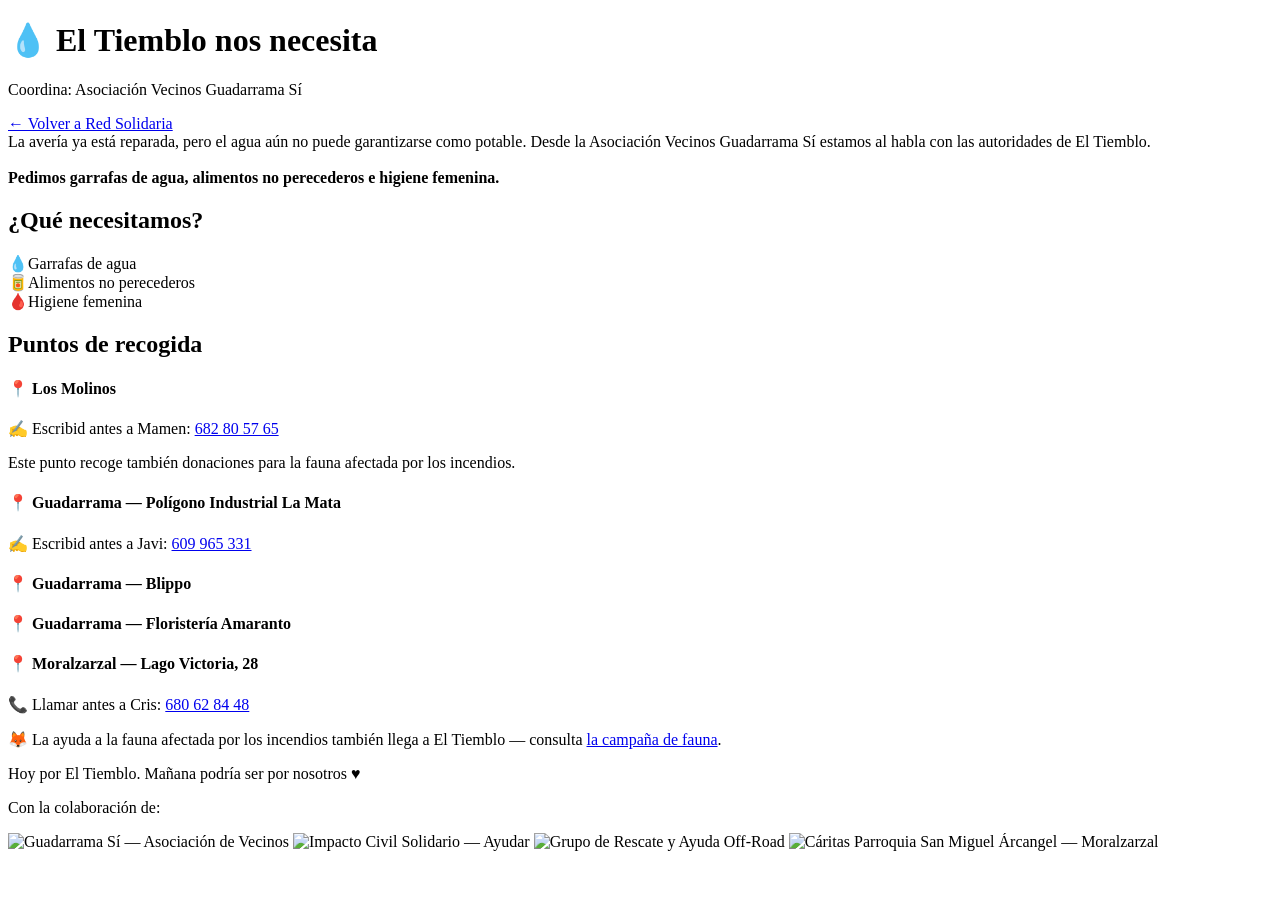
==== proyecto-agua-tiemblo.html @ 38ab6e9b "Añade portada, páginas de proyectos y README" ====
<!DOCTYPE html>
<html lang="es">
<head>
<meta charset="UTF-8">
<meta name="viewport" content="width=device-width, initial-scale=1.0">
<title>El Tiemblo nos necesita — Red Solidaria</title>
<link rel="stylesheet" href="assets/style.css">
</head>
<body>

<header class="top">
  <h1>💧 El Tiemblo nos necesita</h1>
  <p>Coordina: Asociación Vecinos Guadarrama Sí</p>
</header>

<nav class="breadcrumb"><a href="index.html">← Volver a Red Solidaria</a></nav>

<main>

  <div class="tagline">
    La avería ya está reparada, pero el agua aún no puede garantizarse como potable.
    Desde la Asociación Vecinos Guadarrama Sí estamos al habla con las autoridades de El Tiemblo.
    <br><br>
    <strong>Pedimos garrafas de agua, alimentos no perecederos e higiene femenina.</strong>
  </div>

  <h2 class="section">¿Qué necesitamos?</h2>
  <div class="necesidades-grid">
    <div class="necesidad"><span class="emoji">💧</span>Garrafas de agua</div>
    <div class="necesidad"><span class="emoji">🥫</span>Alimentos no perecederos</div>
    <div class="necesidad"><span class="emoji">🩸</span>Higiene femenina</div>
  </div>

  <h2 class="section">Puntos de recogida</h2>
  <div class="puntos">
    <div class="punto">
      <h4>📍 Los Molinos</h4>
      <p class="aviso">✍️ Escribid antes a Mamen: <a href="tel:+34682805765">682 80 57 65</a></p>
      <p>Este punto recoge también donaciones para la fauna afectada por los incendios.</p>
    </div>
    <div class="punto">
      <h4>📍 Guadarrama — Polígono Industrial La Mata</h4>
      <p class="aviso">✍️ Escribid antes a Javi: <a href="tel:+34609965331">609 965 331</a></p>
    </div>
    <div class="punto">
      <h4>📍 Guadarrama — Blippo</h4>
    </div>
    <div class="punto">
      <h4>📍 Guadarrama — Floristería Amaranto</h4>
    </div>
    <div class="punto">
      <h4>📍 Moralzarzal — Lago Victoria, 28</h4>
      <p class="aviso">📞 Llamar antes a Cris: <a href="tel:+34680628448">680 62 84 48</a></p>
    </div>
  </div>

  <p>🦊 La ayuda a la fauna afectada por los incendios también llega a El Tiemblo — consulta <a href="proyecto-fauna-incendios.html">la campaña de fauna</a>.</p>

  <p class="cierre">Hoy por El Tiemblo. Mañana podría ser por nosotros ♥</p>

</main>

<footer>
  <p class="gracias">Con la colaboración de:</p>
  <div class="logos">
    <img src="assets/logos/guadarrama-si.jpeg" alt="Guadarrama Sí — Asociación de Vecinos">
    <img src="assets/logos/impacto-civil-solidario.jpeg" alt="Impacto Civil Solidario — Ayudar">
    <img src="assets/logos/rescate-offroad.jpeg" alt="Grupo de Rescate y Ayuda Off-Road">
    <img src="assets/logos/caritas-moralzarzal.jpeg" alt="Cáritas Parroquia San Miguel Árcangel — Moralzarzal">
  </div>
  <p class="actualizado">
    <!-- ADMIN: cuando tengáis puntos de recogida y teléfono de contacto confirmados, sustituid
    el bloque "pendiente" de arriba por un bloque .punto (ver proyecto-fauna-incendios.html)
    y añadid aquí un botón .whatsapp-btn con el número real. -->
  </p>
</footer>

</body>
</html>
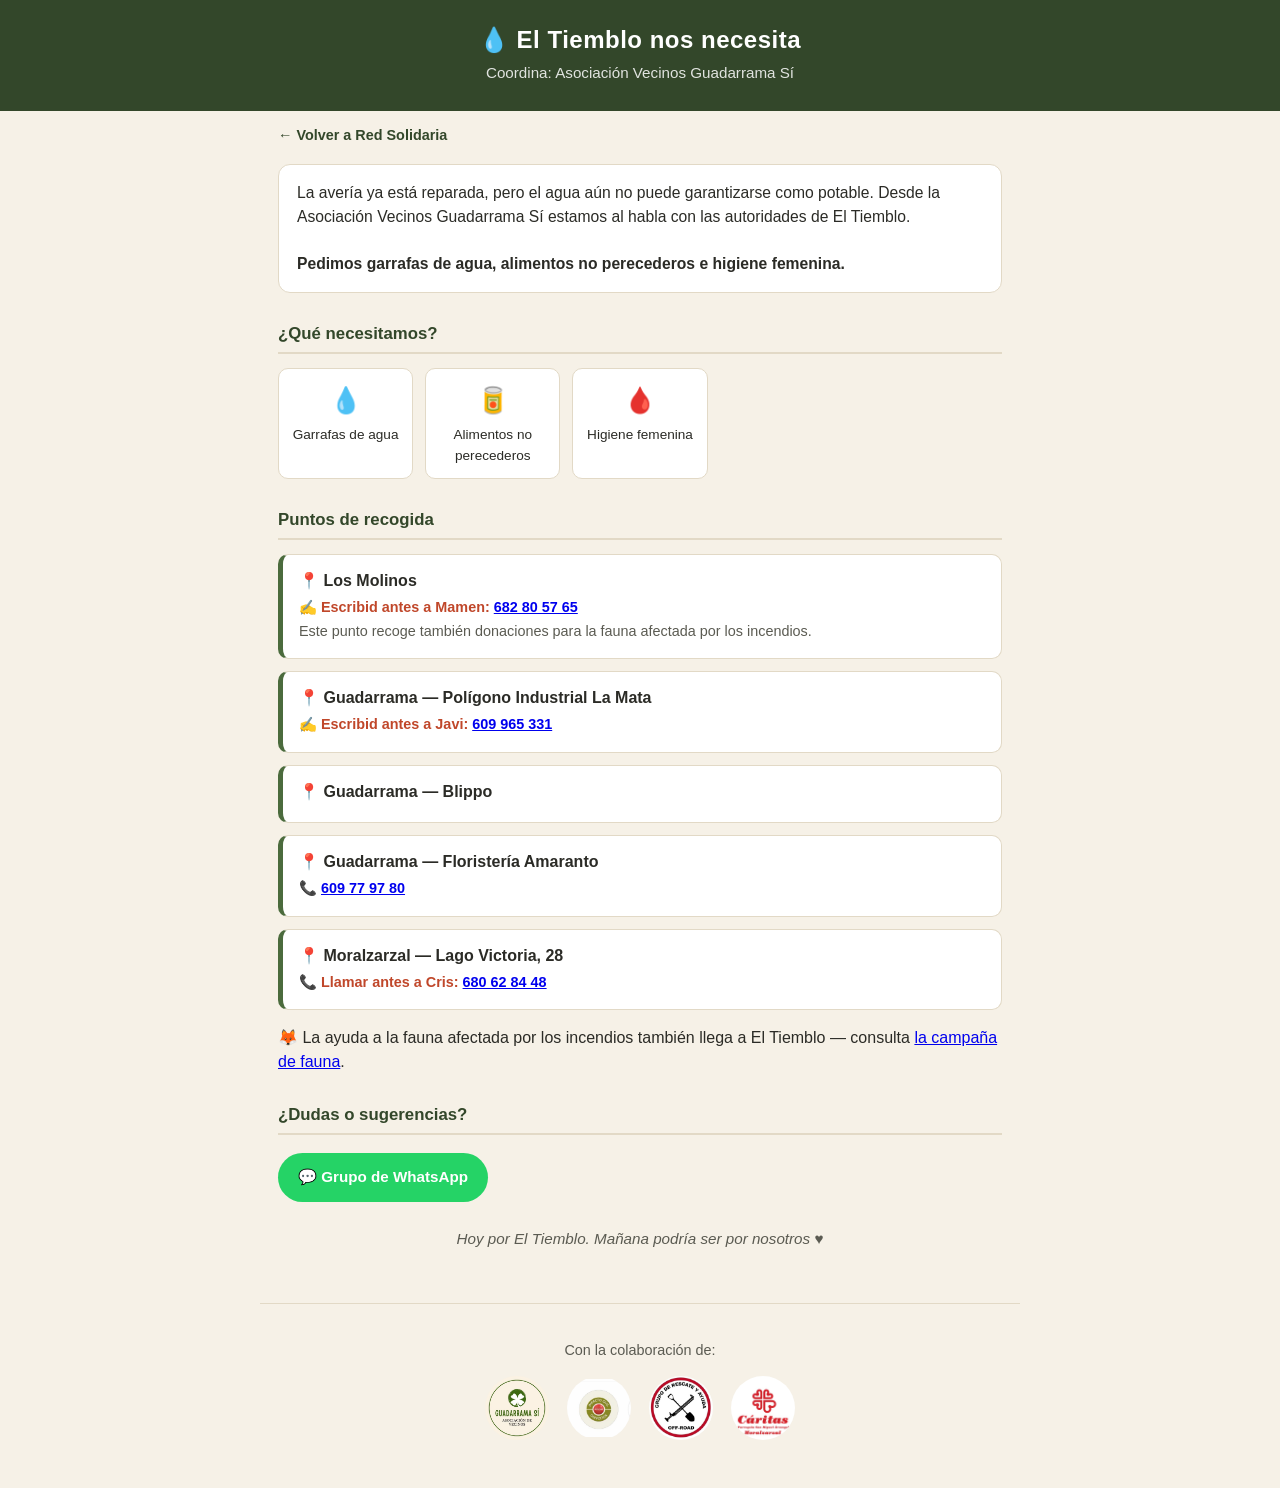
==== commit 55480ed6: "Añade tlf de Amaranto y botón de WhatsApp para consultas" ====
--- a/proyecto-agua-tiemblo.html
+++ b/proyecto-agua-tiemblo.html
@@ -47,6 +47,7 @@
     </div>
     <div class="punto">
       <h4>📍 Guadarrama — Floristería Amaranto</h4>
+      <p class="aviso">📞 <a href="tel:+34609779780">609 77 97 80</a></p>
     </div>
     <div class="punto">
       <h4>📍 Moralzarzal — Lago Victoria, 28</h4>
@@ -55,6 +56,11 @@
   </div>
 
   <p>🦊 La ayuda a la fauna afectada por los incendios también llega a El Tiemblo — consulta <a href="proyecto-fauna-incendios.html">la campaña de fauna</a>.</p>
+
+  <h2 class="section">¿Dudas o sugerencias?</h2>
+  <a class="whatsapp-btn" href="https://chat.whatsapp.com/DNVFyESMCfXC5EPnX00SnR" target="_blank" rel="noopener">
+    💬 Grupo de WhatsApp
+  </a>
 
   <p class="cierre">Hoy por El Tiemblo. Mañana podría ser por nosotros ♥</p>
 
--- a/assets/style.css
+++ b/assets/style.css
@@ -0,0 +1,233 @@
+:root{
+  --verde:#4b6b3d;
+  --verde-oscuro:#33472a;
+  --naranja:#c0472a;
+  --azul:#1b4f72;
+  --crema:#f6f1e7;
+  --gris:#5b5b52;
+  --borde:#e2d9c6;
+  --blanco:#ffffff;
+}
+
+*{box-sizing:border-box;}
+
+body{
+  margin:0;
+  font-family:-apple-system,BlinkMacSystemFont,"Segoe UI",Roboto,Helvetica,Arial,sans-serif;
+  background:var(--crema);
+  color:#2b2b26;
+  line-height:1.5;
+}
+
+header.top{
+  background:var(--verde-oscuro);
+  color:var(--blanco);
+  padding:22px 18px 26px;
+  text-align:center;
+}
+header.top h1{
+  margin:0 0 4px;
+  font-size:1.5rem;
+  letter-spacing:.5px;
+}
+header.top p{
+  margin:0;
+  opacity:.85;
+  font-size:.95rem;
+}
+
+nav.breadcrumb{
+  max-width:760px;
+  margin:14px auto 0;
+  padding:0 18px;
+  font-size:.9rem;
+}
+nav.breadcrumb a{
+  color:var(--verde-oscuro);
+  text-decoration:none;
+  font-weight:600;
+}
+
+main{
+  max-width:760px;
+  margin:0 auto;
+  padding:18px;
+}
+
+.tagline{
+  background:var(--blanco);
+  border:1px solid var(--borde);
+  border-radius:12px;
+  padding:16px 18px;
+  margin-bottom:22px;
+  font-size:.98rem;
+}
+
+h2.section{
+  font-size:1.05rem;
+  color:var(--verde-oscuro);
+  margin:28px 0 12px;
+  border-bottom:2px solid var(--borde);
+  padding-bottom:6px;
+}
+
+.proyectos{
+  display:flex;
+  flex-direction:column;
+  gap:16px;
+}
+
+.card{
+  display:block;
+  background:var(--blanco);
+  border:1px solid var(--borde);
+  border-radius:14px;
+  padding:18px;
+  text-decoration:none;
+  color:inherit;
+  transition:box-shadow .15s ease, transform .15s ease;
+}
+.card:hover{
+  box-shadow:0 4px 14px rgba(0,0,0,.08);
+  transform:translateY(-1px);
+}
+.card .badge{
+  display:inline-block;
+  font-size:.72rem;
+  font-weight:700;
+  text-transform:uppercase;
+  letter-spacing:.4px;
+  padding:3px 9px;
+  border-radius:999px;
+  margin-bottom:8px;
+}
+.badge.urgente{background:#fbe4dd;color:var(--naranja);}
+.badge.activo{background:#dbe9f5;color:var(--azul);}
+.card h3{
+  margin:0 0 6px;
+  font-size:1.15rem;
+}
+.card p{
+  margin:0;
+  color:var(--gris);
+  font-size:.92rem;
+}
+.card .flecha{
+  display:block;
+  text-align:right;
+  margin-top:10px;
+  font-weight:600;
+  color:var(--verde-oscuro);
+}
+
+.necesidades-grid{
+  display:grid;
+  grid-template-columns:repeat(auto-fill,minmax(130px,1fr));
+  gap:12px;
+  margin:14px 0 6px;
+}
+.necesidad{
+  background:var(--blanco);
+  border:1px solid var(--borde);
+  border-radius:10px;
+  padding:12px 8px;
+  text-align:center;
+  font-size:.85rem;
+}
+.necesidad .emoji{
+  font-size:1.6rem;
+  display:block;
+  margin-bottom:6px;
+}
+
+.puntos{
+  display:flex;
+  flex-direction:column;
+  gap:12px;
+  margin:14px 0;
+}
+.punto{
+  background:var(--blanco);
+  border:1px solid var(--borde);
+  border-left:5px solid var(--verde);
+  border-radius:10px;
+  padding:14px 16px;
+}
+.punto h4{
+  margin:0 0 4px;
+  font-size:1rem;
+}
+.punto p{margin:2px 0;font-size:.9rem;color:var(--gris);}
+.punto .aviso{
+  color:var(--naranja);
+  font-weight:600;
+}
+
+.pendiente{
+  background:#fff8ee;
+  border:1px dashed #d9b877;
+  border-radius:10px;
+  padding:14px 16px;
+  font-size:.92rem;
+  color:#7a5b1f;
+}
+
+.whatsapp-btn{
+  display:inline-flex;
+  align-items:center;
+  gap:8px;
+  background:#25D366;
+  color:#fff;
+  font-weight:700;
+  text-decoration:none;
+  padding:13px 20px;
+  border-radius:999px;
+  font-size:.95rem;
+  margin-top:6px;
+}
+
+.contacto-tel{
+  display:block;
+  margin-top:10px;
+  font-size:.95rem;
+}
+.contacto-tel a{color:var(--verde-oscuro);font-weight:700;text-decoration:none;}
+
+.cierre{
+  text-align:center;
+  font-style:italic;
+  color:var(--gris);
+  margin:26px 0 4px;
+  font-size:.95rem;
+}
+
+footer{
+  max-width:760px;
+  margin:30px auto 0;
+  padding:22px 18px 30px;
+  border-top:1px solid var(--borde);
+  text-align:center;
+}
+footer p.gracias{
+  font-size:.9rem;
+  color:var(--gris);
+  margin-bottom:14px;
+}
+.logos{
+  display:flex;
+  flex-wrap:wrap;
+  justify-content:center;
+  align-items:center;
+  gap:18px;
+}
+.logos img{
+  height:64px;
+  width:64px;
+  object-fit:contain;
+  border-radius:50%;
+}
+.actualizado{
+  font-size:.78rem;
+  color:#999;
+  margin-top:18px;
+}
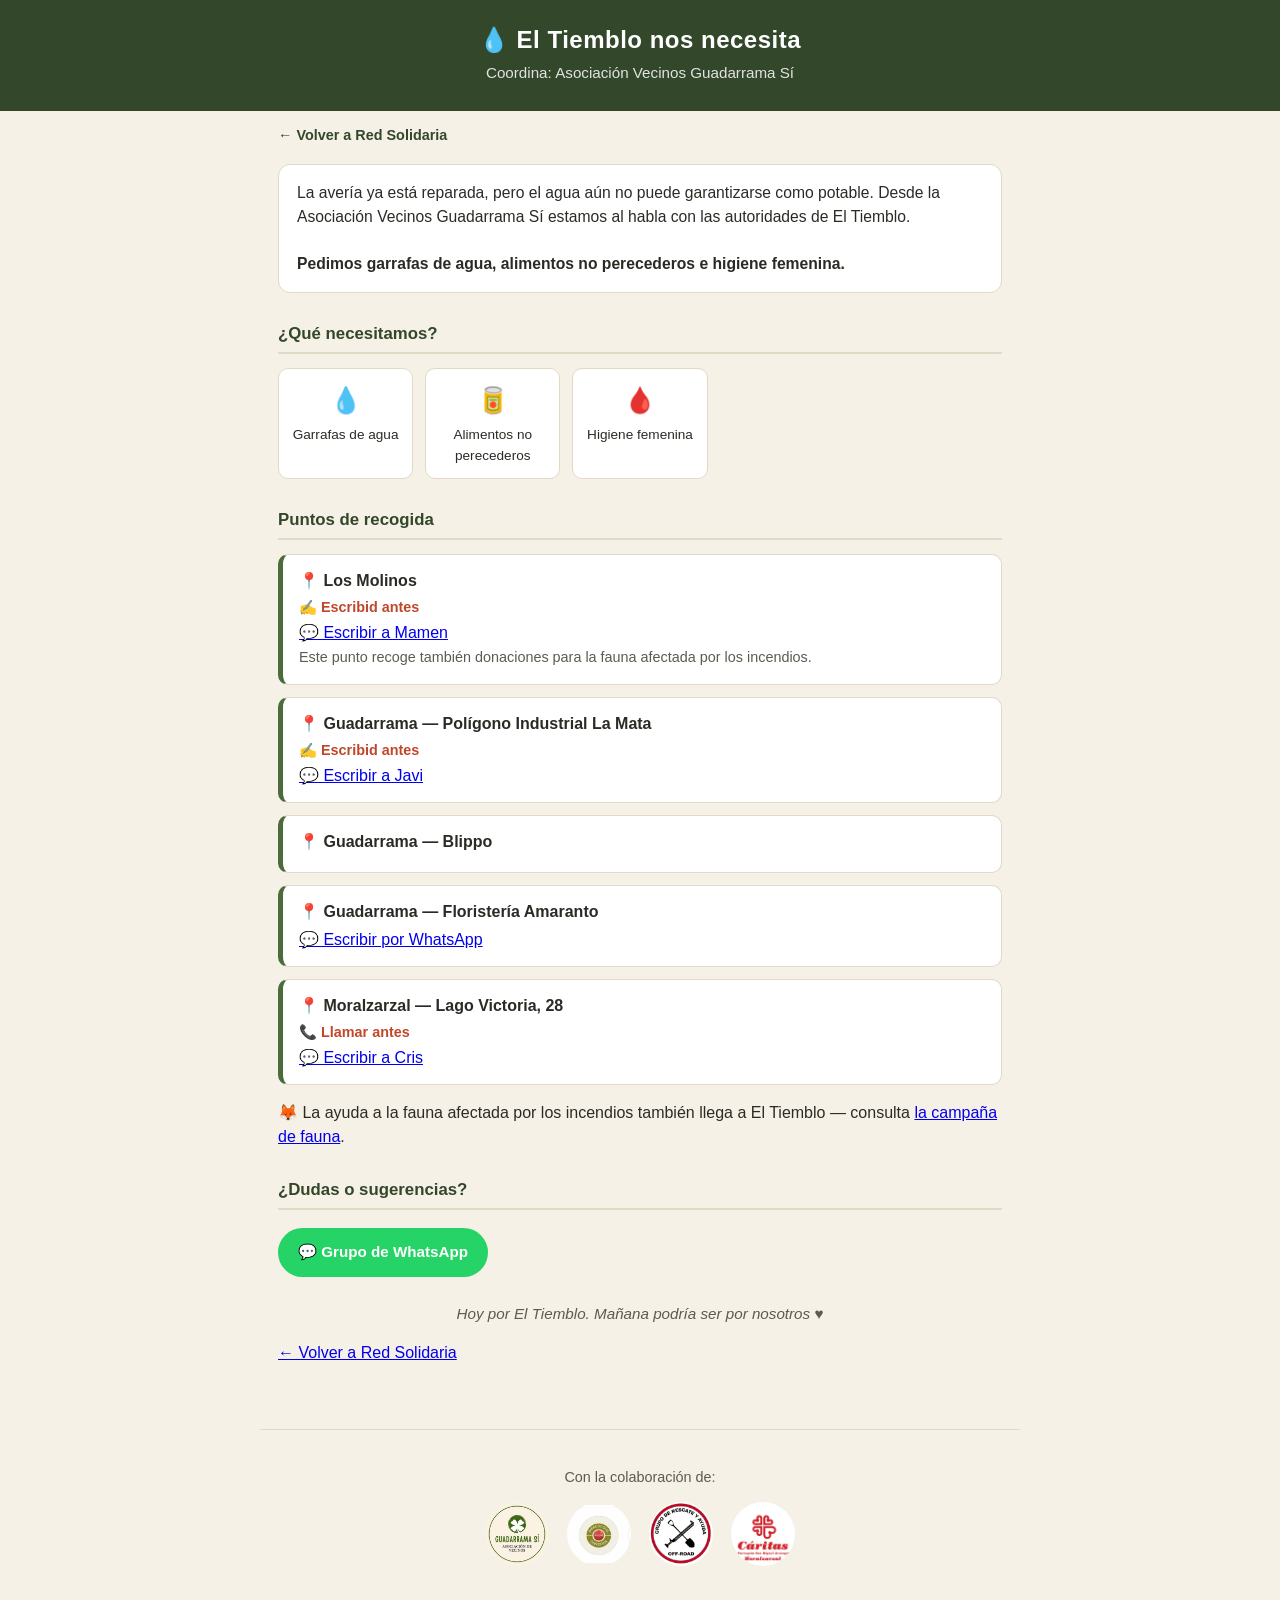
==== commit 2de11d85: "Añade botón volver y botones WhatsApp en vez de teléfonos" ====
--- a/proyecto-agua-tiemblo.html
+++ b/proyecto-agua-tiemblo.html
@@ -35,23 +35,26 @@
   <div class="puntos">
     <div class="punto">
       <h4>📍 Los Molinos</h4>
-      <p class="aviso">✍️ Escribid antes a Mamen: <a href="tel:+34682805765">682 80 57 65</a></p>
+      <p class="aviso">✍️ Escribid antes</p>
+      <a class="whatsapp-btn-sm" href="https://wa.me/34682805765?text=Hola%20Mamen%2C%20quiero%20llevar%20una%20donacion%20de%20agua%20a%20Los%20Molinos" target="_blank" rel="noopener">💬 Escribir a Mamen</a>
       <p>Este punto recoge también donaciones para la fauna afectada por los incendios.</p>
     </div>
     <div class="punto">
       <h4>📍 Guadarrama — Polígono Industrial La Mata</h4>
-      <p class="aviso">✍️ Escribid antes a Javi: <a href="tel:+34609965331">609 965 331</a></p>
+      <p class="aviso">✍️ Escribid antes</p>
+      <a class="whatsapp-btn-sm" href="https://wa.me/34609965331?text=Hola%20Javi%2C%20quiero%20llevar%20una%20donacion%20al%20punto%20de%20Guadarrama" target="_blank" rel="noopener">💬 Escribir a Javi</a>
     </div>
     <div class="punto">
       <h4>📍 Guadarrama — Blippo</h4>
     </div>
     <div class="punto">
       <h4>📍 Guadarrama — Floristería Amaranto</h4>
-      <p class="aviso">📞 <a href="tel:+34609779780">609 77 97 80</a></p>
+      <a class="whatsapp-btn-sm" href="https://wa.me/34609779780?text=Hola%2C%20quiero%20llevar%20una%20donacion%20a%20la%20Floristeria%20Amaranto" target="_blank" rel="noopener">💬 Escribir por WhatsApp</a>
     </div>
     <div class="punto">
       <h4>📍 Moralzarzal — Lago Victoria, 28</h4>
-      <p class="aviso">📞 Llamar antes a Cris: <a href="tel:+34680628448">680 62 84 48</a></p>
+      <p class="aviso">📞 Llamar antes</p>
+      <a class="whatsapp-btn-sm" href="https://wa.me/34680628448?text=Hola%20Cris%2C%20quiero%20llevar%20una%20donacion%20al%20punto%20de%20Moralzarzal" target="_blank" rel="noopener">💬 Escribir a Cris</a>
     </div>
   </div>
 
@@ -63,6 +66,8 @@
   </a>
 
   <p class="cierre">Hoy por El Tiemblo. Mañana podría ser por nosotros ♥</p>
+
+  <p class="volver"><a class="volver-btn" href="index.html">← Volver a Red Solidaria</a></p>
 
 </main>
 
--- a/assets/style.css
+++ b/assets/style.css
@@ -118,6 +118,18 @@
   margin-top:10px;
   font-weight:600;
   color:var(--verde-oscuro);
+}
+
+.card .info-btn{
+  display:inline-block;
+  margin-top:10px;
+  float:right;
+  background:var(--verde-oscuro);
+  color:#fff;
+  font-weight:700;
+  font-size:.82rem;
+  padding:7px 16px;
+  border-radius:999px;
 }
 
 .necesidades-grid{
@@ -186,6 +198,16 @@
   margin-top:6px;
 }
 
+.btn-row{
+  display:flex;
+  flex-wrap:wrap;
+  gap:10px;
+  margin-bottom:6px;
+}
+.btn-row .whatsapp-btn{
+  margin-top:0;
+}
+
 .contacto-tel{
   display:block;
   margin-top:10px;
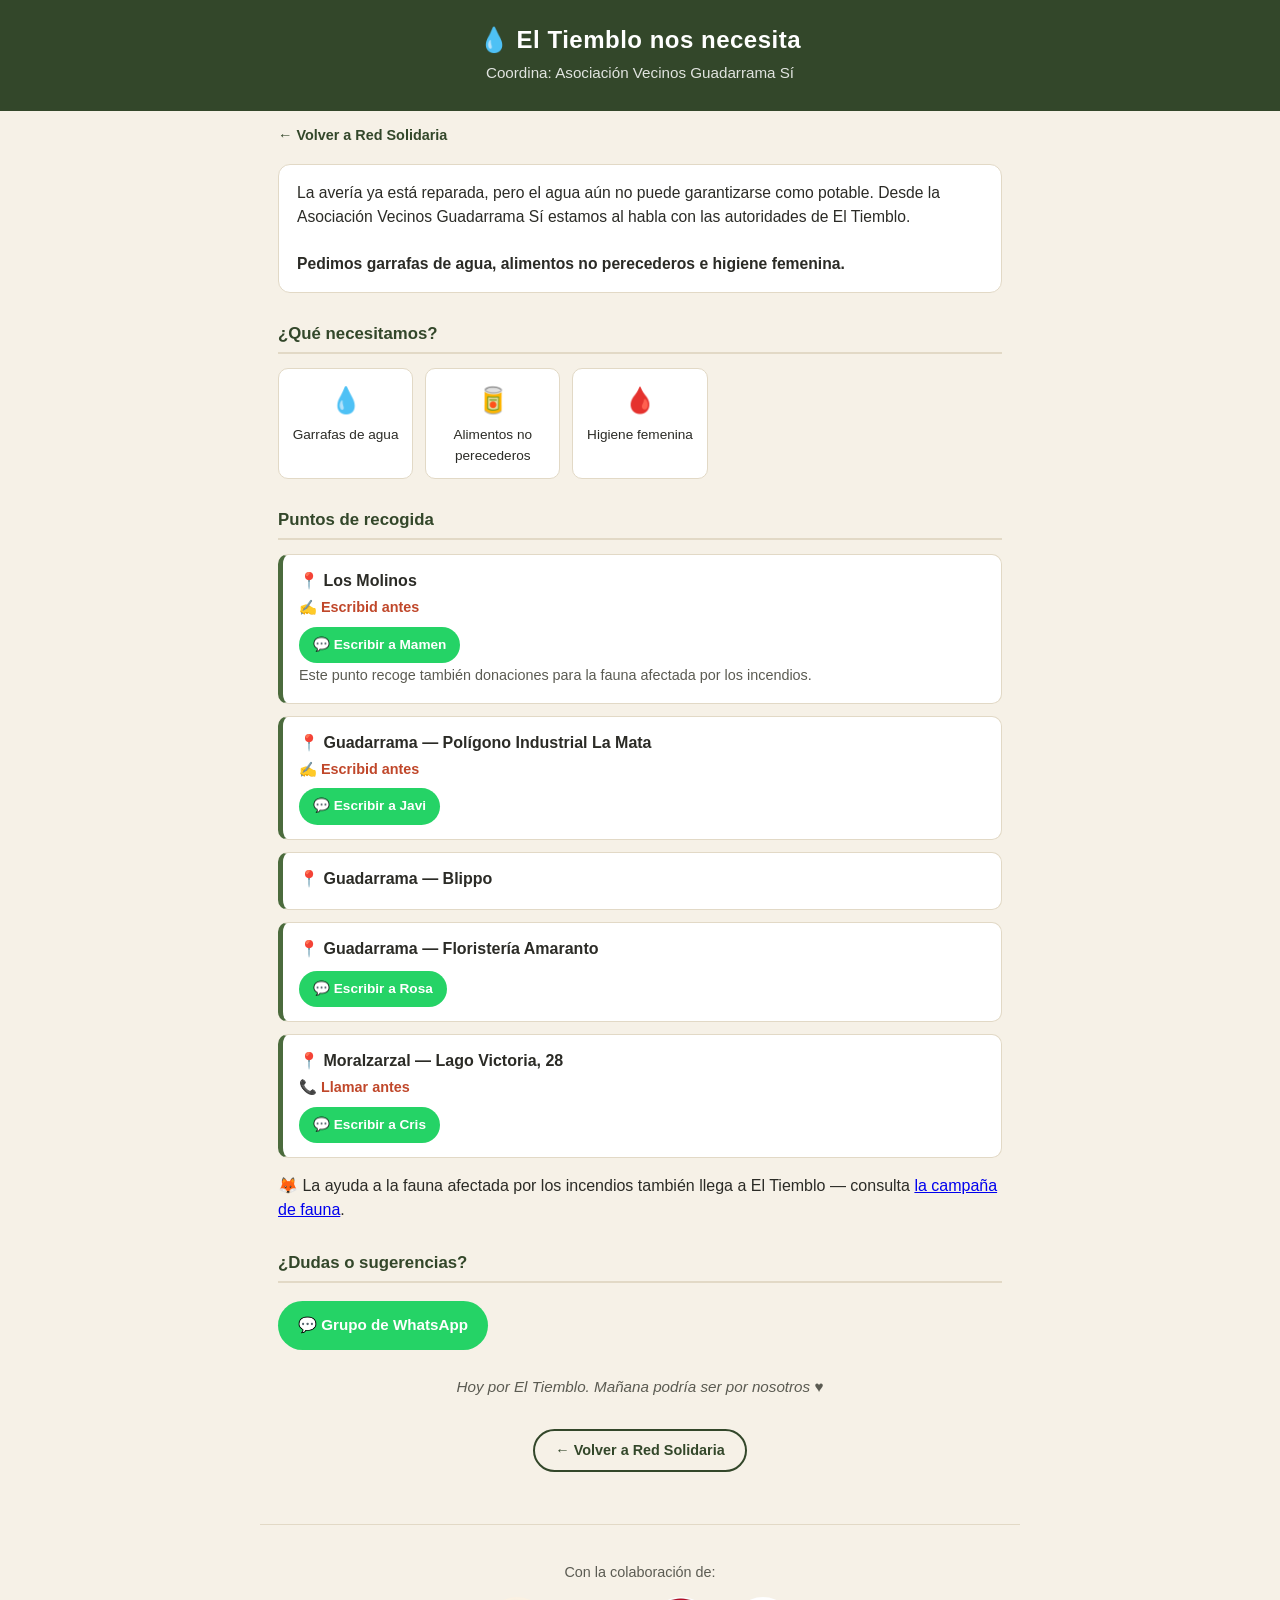
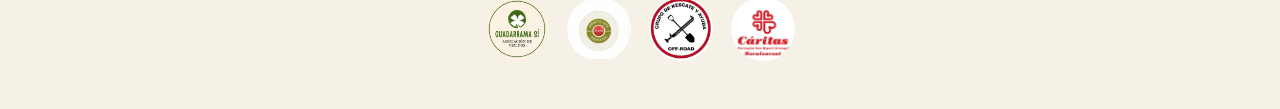
==== commit e4a64e34: "Nombra a Rosa en el botón de Amaranto" ====
--- a/proyecto-agua-tiemblo.html
+++ b/proyecto-agua-tiemblo.html
@@ -49,7 +49,7 @@
     </div>
     <div class="punto">
       <h4>📍 Guadarrama — Floristería Amaranto</h4>
-      <a class="whatsapp-btn-sm" href="https://wa.me/34609779780?text=Hola%2C%20quiero%20llevar%20una%20donacion%20a%20la%20Floristeria%20Amaranto" target="_blank" rel="noopener">💬 Escribir por WhatsApp</a>
+      <a class="whatsapp-btn-sm" href="https://wa.me/34609779780?text=Hola%20Rosa%2C%20quiero%20llevar%20una%20donacion%20a%20la%20Floristeria%20Amaranto" target="_blank" rel="noopener">💬 Escribir a Rosa</a>
     </div>
     <div class="punto">
       <h4>📍 Moralzarzal — Lago Victoria, 28</h4>
--- a/assets/style.css
+++ b/assets/style.css
@@ -208,6 +208,35 @@
   margin-top:0;
 }
 
+.volver{
+  text-align:center;
+  margin:30px 0 4px;
+}
+.volver-btn{
+  display:inline-block;
+  color:var(--verde-oscuro);
+  font-weight:700;
+  text-decoration:none;
+  border:2px solid var(--verde-oscuro);
+  padding:9px 20px;
+  border-radius:999px;
+  font-size:.9rem;
+}
+
+.whatsapp-btn-sm{
+  display:inline-flex;
+  align-items:center;
+  gap:6px;
+  background:#25D366;
+  color:#fff;
+  font-weight:700;
+  text-decoration:none;
+  padding:8px 14px;
+  border-radius:999px;
+  font-size:.85rem;
+  margin-top:6px;
+}
+
 .contacto-tel{
   display:block;
   margin-top:10px;
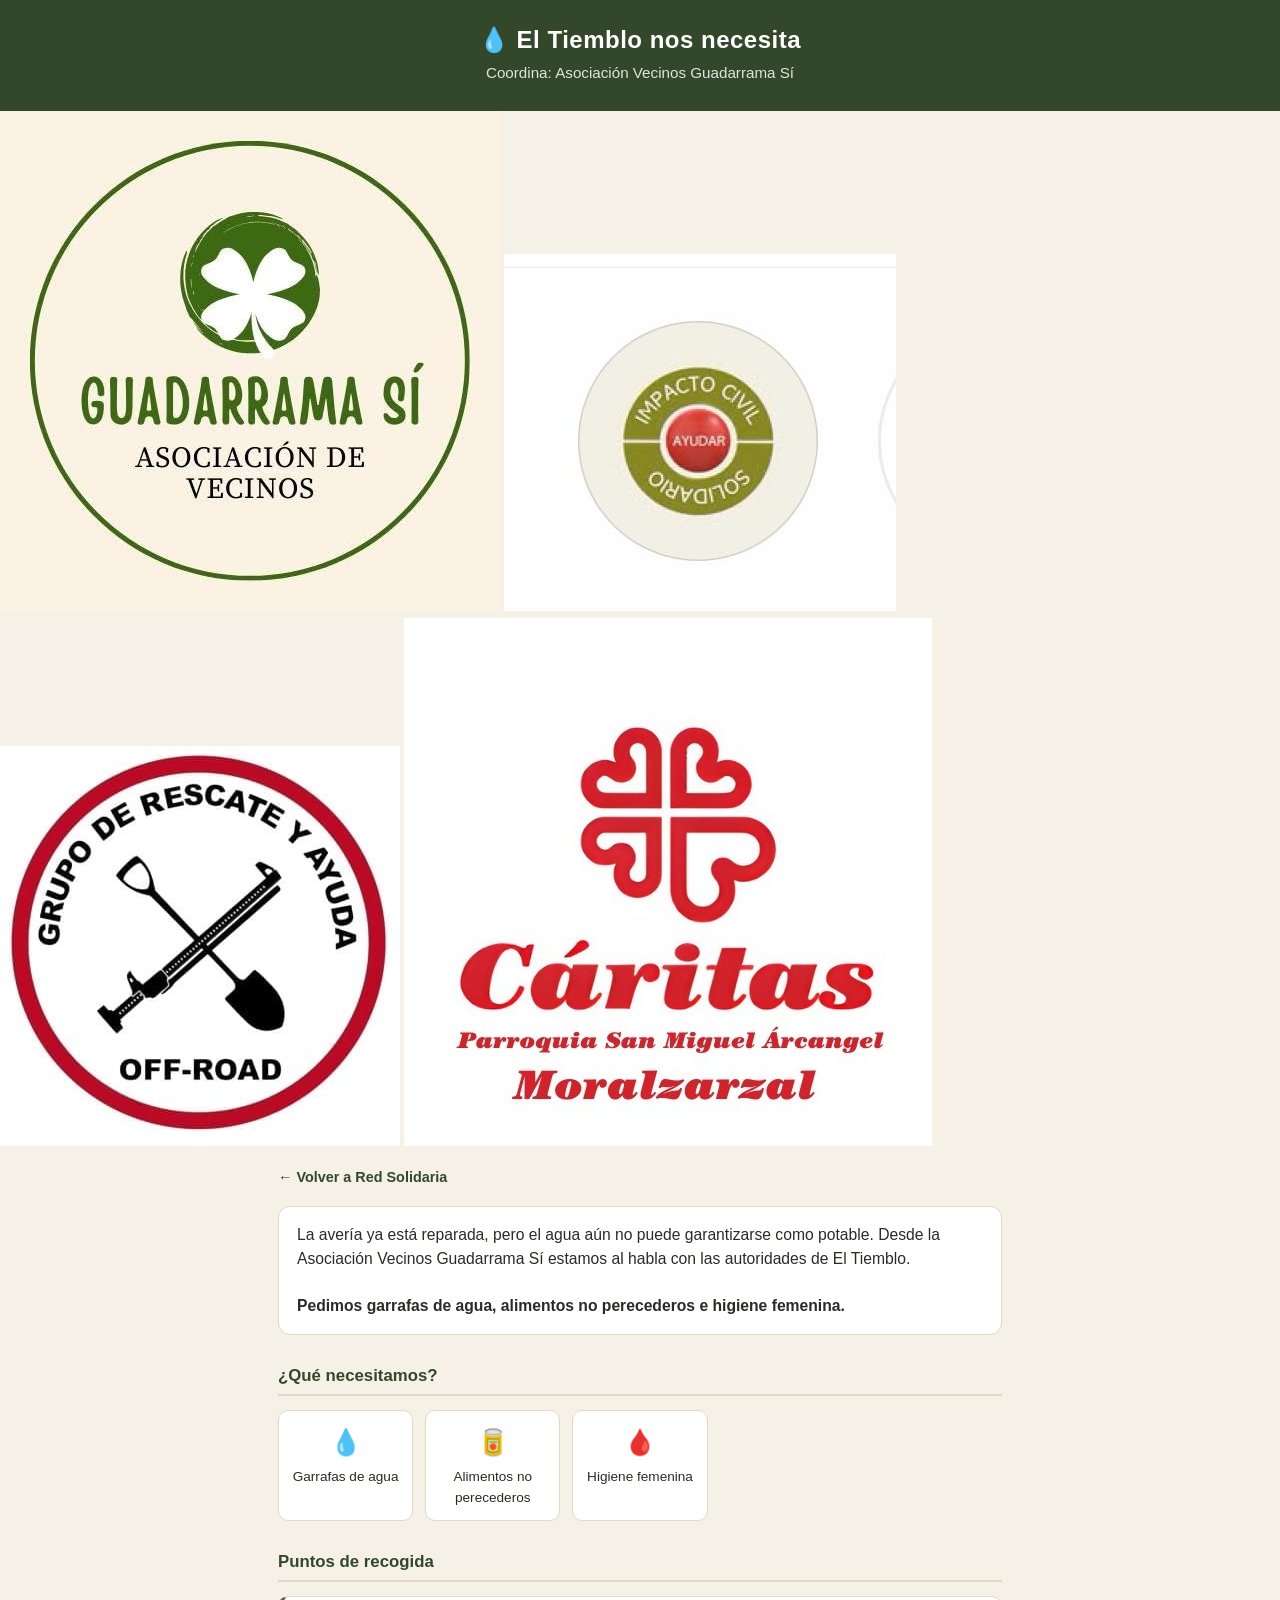
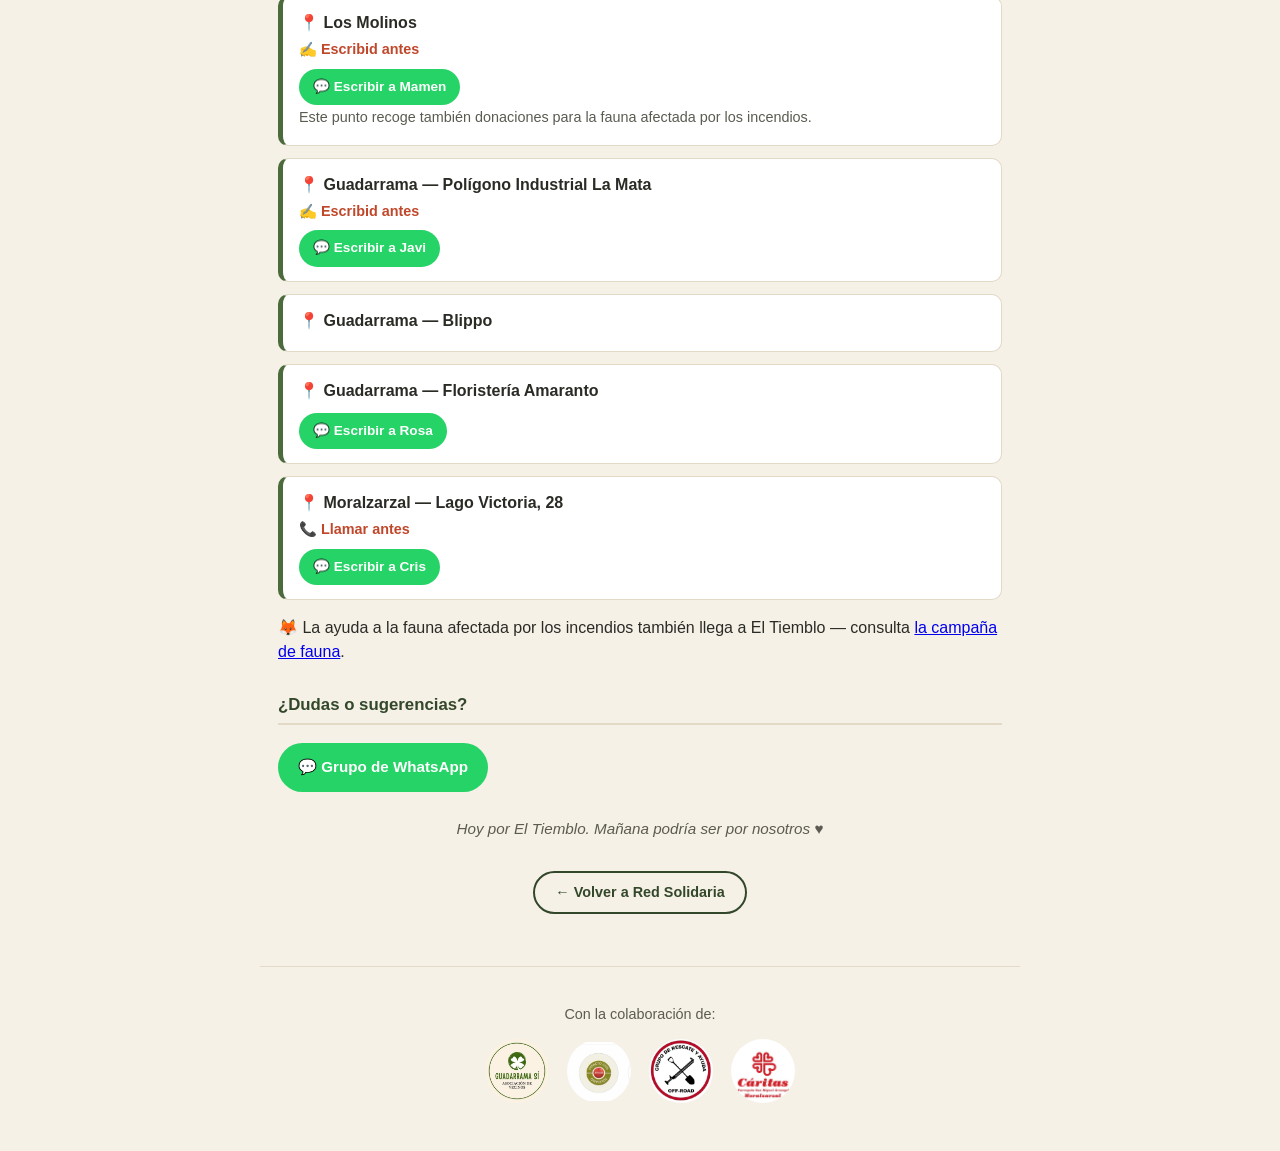
==== commit 249ac39e: "Añade logos arriba y botón Quiero donar" ====
--- a/proyecto-agua-tiemblo.html
+++ b/proyecto-agua-tiemblo.html
@@ -12,6 +12,13 @@
   <h1>💧 El Tiemblo nos necesita</h1>
   <p>Coordina: Asociación Vecinos Guadarrama Sí</p>
 </header>
+
+<div class="logos-top">
+  <img src="assets/logos/guadarrama-si.jpeg" alt="Guadarrama Sí — Asociación de Vecinos">
+  <img src="assets/logos/impacto-civil-solidario.jpeg" alt="Impacto Civil Solidario — Ayudar">
+  <img src="assets/logos/rescate-offroad.jpeg" alt="Grupo de Rescate y Ayuda Off-Road">
+  <img src="assets/logos/caritas-moralzarzal.jpeg" alt="Cáritas Parroquia San Miguel Árcangel — Moralzarzal">
+</div>
 
 <nav class="breadcrumb"><a href="index.html">← Volver a Red Solidaria</a></nav>
 
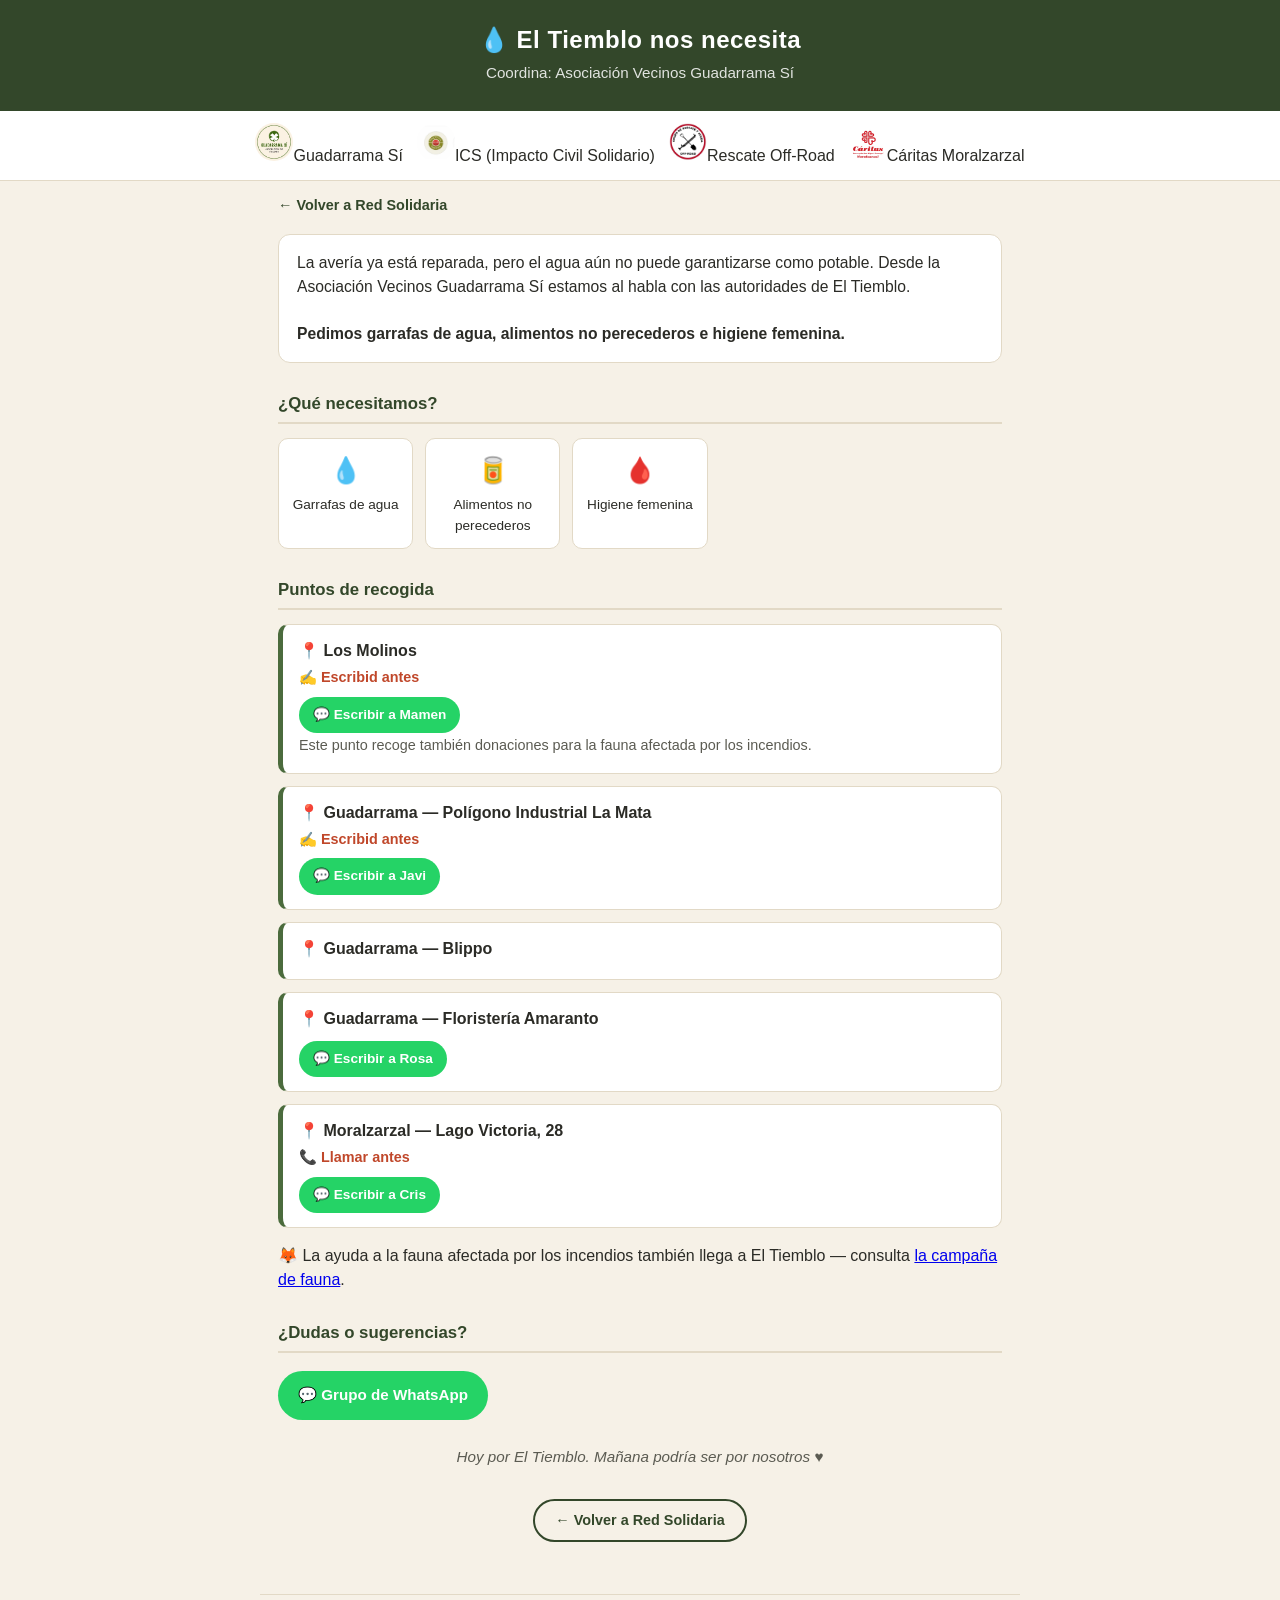
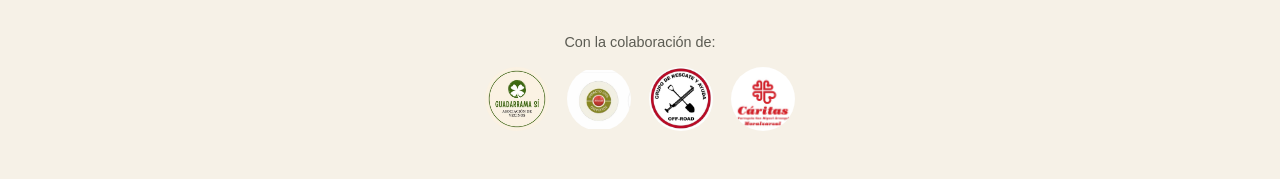
==== commit 925e5e07: "Añade nombre bajo cada logo" ====
--- a/proyecto-agua-tiemblo.html
+++ b/proyecto-agua-tiemblo.html
@@ -14,10 +14,10 @@
 </header>
 
 <div class="logos-top">
-  <img src="assets/logos/guadarrama-si.jpeg" alt="Guadarrama Sí — Asociación de Vecinos">
-  <img src="assets/logos/impacto-civil-solidario.jpeg" alt="Impacto Civil Solidario — Ayudar">
-  <img src="assets/logos/rescate-offroad.jpeg" alt="Grupo de Rescate y Ayuda Off-Road">
-  <img src="assets/logos/caritas-moralzarzal.jpeg" alt="Cáritas Parroquia San Miguel Árcangel — Moralzarzal">
+  <div class="logo-item"><img src="assets/logos/guadarrama-si.jpeg" alt="Guadarrama Sí — Asociación de Vecinos"><span>Guadarrama Sí</span></div>
+  <div class="logo-item"><img src="assets/logos/impacto-civil-solidario.jpeg" alt="Impacto Civil Solidario — Ayudar"><span>ICS (Impacto Civil Solidario)</span></div>
+  <div class="logo-item"><img src="assets/logos/rescate-offroad.jpeg" alt="Grupo de Rescate y Ayuda Off-Road"><span>Rescate Off-Road</span></div>
+  <div class="logo-item"><img src="assets/logos/caritas-moralzarzal.jpeg" alt="Cáritas Parroquia San Miguel Árcangel — Moralzarzal"><span>Cáritas Moralzarzal</span></div>
 </div>
 
 <nav class="breadcrumb"><a href="index.html">← Volver a Red Solidaria</a></nav>
--- a/assets/style.css
+++ b/assets/style.css
@@ -277,6 +277,23 @@
   object-fit:contain;
   border-radius:50%;
 }
+
+.logos-top{
+  display:flex;
+  flex-wrap:wrap;
+  justify-content:center;
+  align-items:center;
+  gap:14px;
+  padding:12px 18px;
+  background:var(--blanco);
+  border-bottom:1px solid var(--borde);
+}
+.logos-top img{
+  height:38px;
+  width:38px;
+  object-fit:contain;
+  border-radius:50%;
+}
 .actualizado{
   font-size:.78rem;
   color:#999;
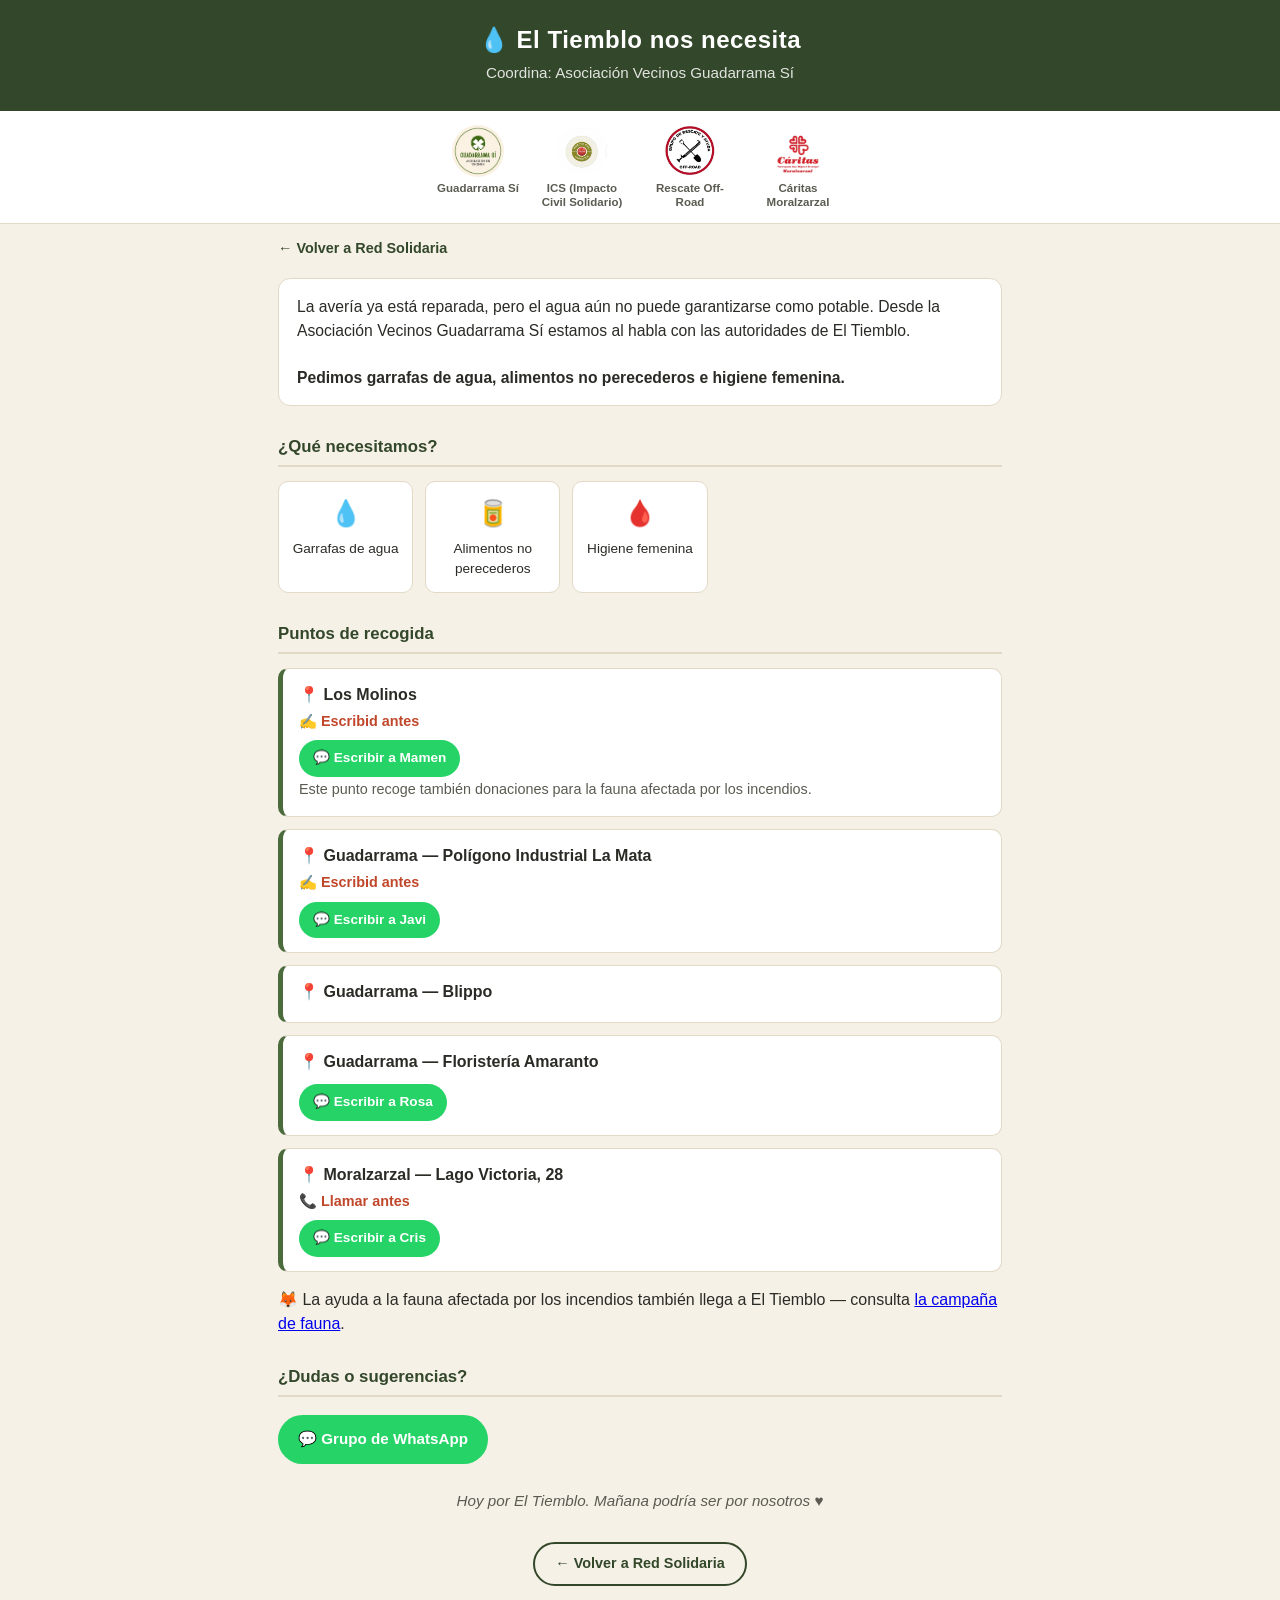
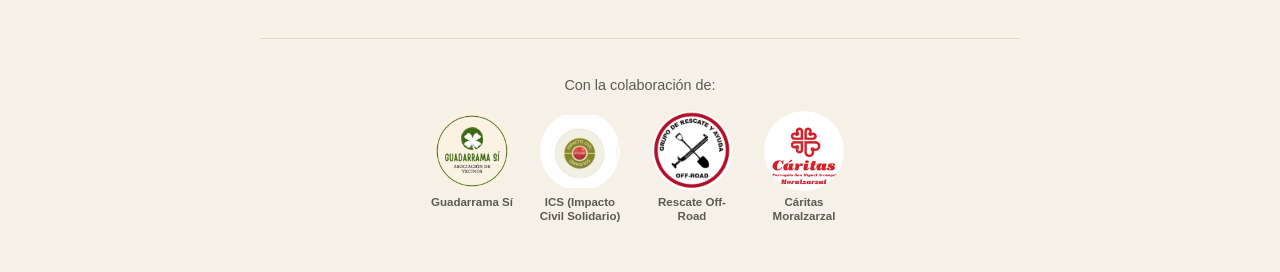
==== commit f418c575: "Corrige nombres de logos en el pie" ====
--- a/proyecto-agua-tiemblo.html
+++ b/proyecto-agua-tiemblo.html
@@ -81,10 +81,10 @@
 <footer>
   <p class="gracias">Con la colaboración de:</p>
   <div class="logos">
-    <img src="assets/logos/guadarrama-si.jpeg" alt="Guadarrama Sí — Asociación de Vecinos">
-    <img src="assets/logos/impacto-civil-solidario.jpeg" alt="Impacto Civil Solidario — Ayudar">
-    <img src="assets/logos/rescate-offroad.jpeg" alt="Grupo de Rescate y Ayuda Off-Road">
-    <img src="assets/logos/caritas-moralzarzal.jpeg" alt="Cáritas Parroquia San Miguel Árcangel — Moralzarzal">
+    <div class="logo-item"><img src="assets/logos/guadarrama-si.jpeg" alt="Guadarrama Sí — Asociación de Vecinos"><span>Guadarrama Sí</span></div>
+    <div class="logo-item"><img src="assets/logos/impacto-civil-solidario.jpeg" alt="Impacto Civil Solidario — Ayudar"><span>ICS (Impacto Civil Solidario)</span></div>
+    <div class="logo-item"><img src="assets/logos/rescate-offroad.jpeg" alt="Grupo de Rescate y Ayuda Off-Road"><span>Rescate Off-Road</span></div>
+    <div class="logo-item"><img src="assets/logos/caritas-moralzarzal.jpeg" alt="Cáritas Parroquia San Miguel Árcangel — Moralzarzal"><span>Cáritas Moralzarzal</span></div>
   </div>
   <p class="actualizado">
     <!-- ADMIN: cuando tengáis puntos de recogida y teléfono de contacto confirmados, sustituid
--- a/assets/style.css
+++ b/assets/style.css
@@ -268,12 +268,12 @@
   display:flex;
   flex-wrap:wrap;
   justify-content:center;
-  align-items:center;
-  gap:18px;
+  align-items:flex-start;
+  gap:22px;
 }
 .logos img{
-  height:64px;
-  width:64px;
+  height:80px;
+  width:80px;
   object-fit:contain;
   border-radius:50%;
 }
@@ -282,17 +282,32 @@
   display:flex;
   flex-wrap:wrap;
   justify-content:center;
-  align-items:center;
-  gap:14px;
-  padding:12px 18px;
+  align-items:flex-start;
+  gap:18px;
+  padding:14px 18px;
   background:var(--blanco);
   border-bottom:1px solid var(--borde);
 }
 .logos-top img{
-  height:38px;
-  width:38px;
+  height:52px;
+  width:52px;
   object-fit:contain;
   border-radius:50%;
+}
+
+.logo-item{
+  display:flex;
+  flex-direction:column;
+  align-items:center;
+  gap:5px;
+}
+.logo-item span{
+  font-size:.72rem;
+  font-weight:600;
+  color:var(--gris);
+  text-align:center;
+  max-width:90px;
+  line-height:1.2;
 }
 .actualizado{
   font-size:.78rem;
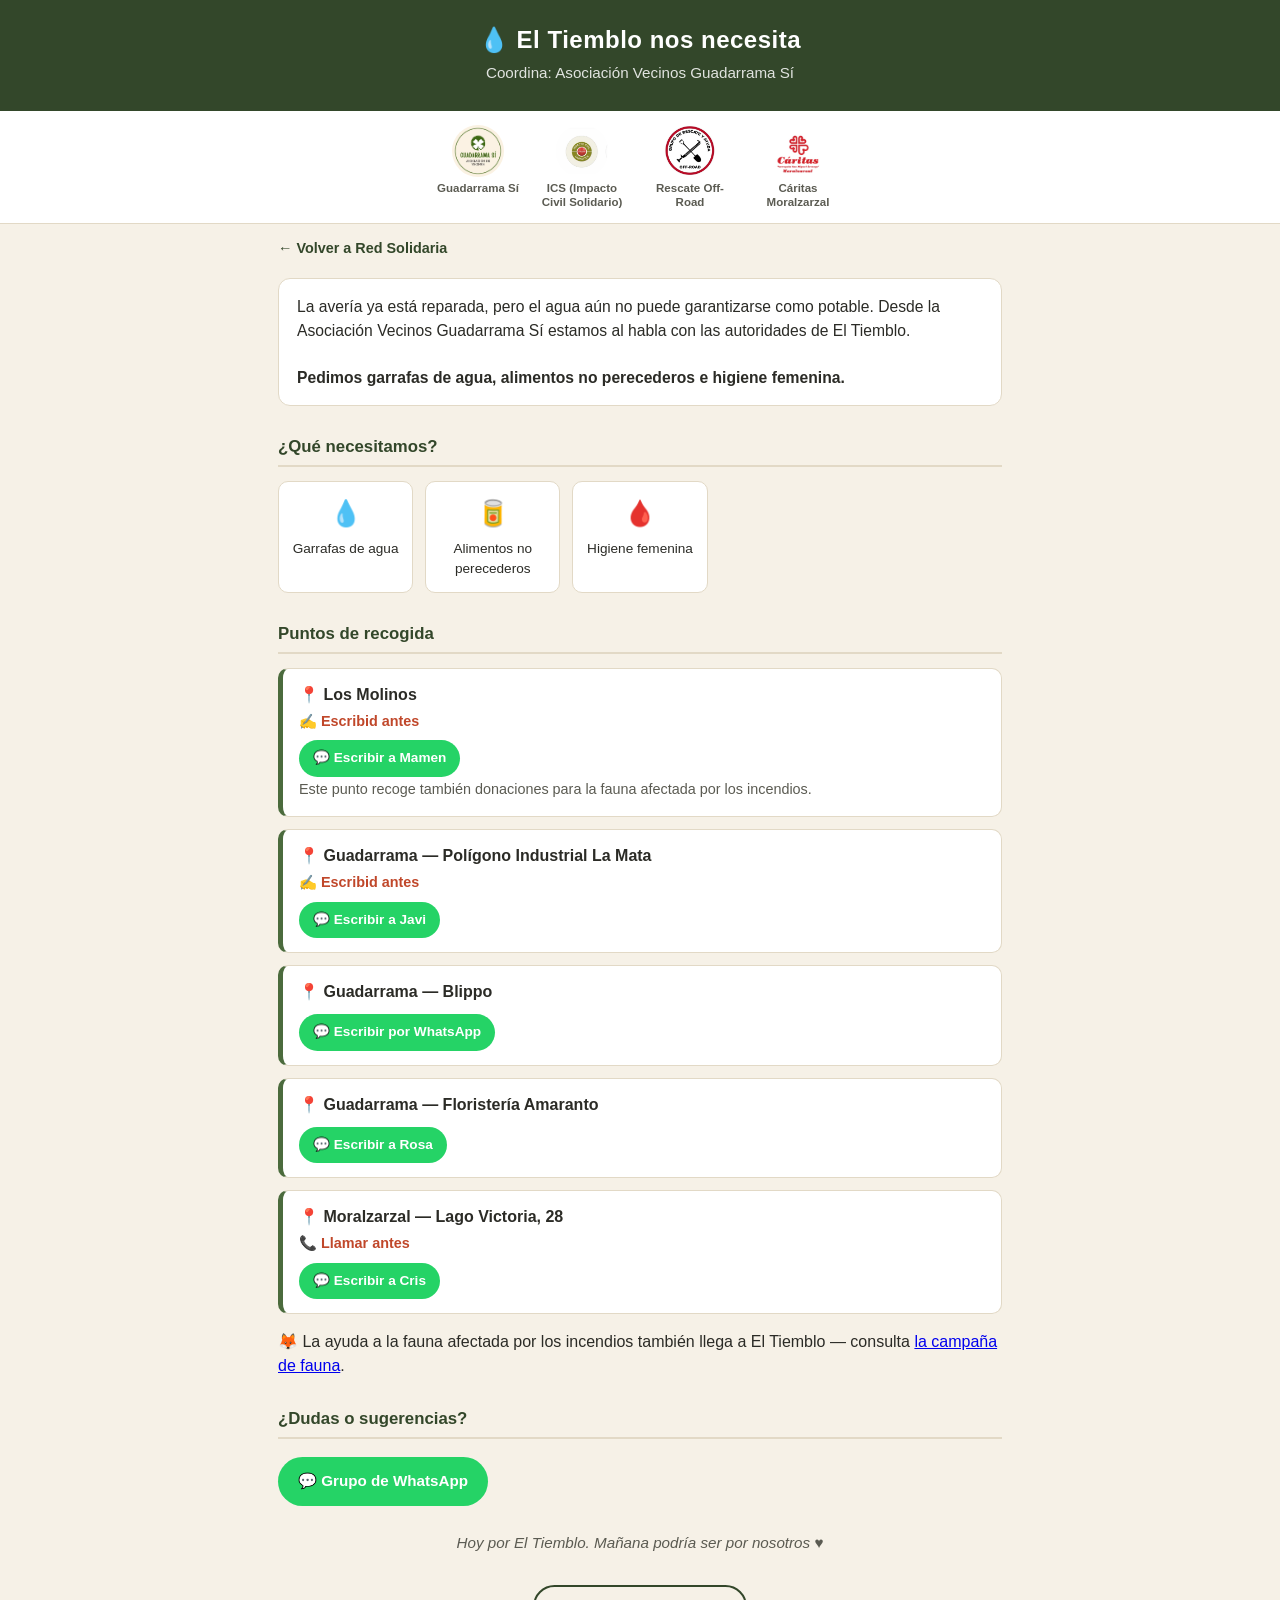
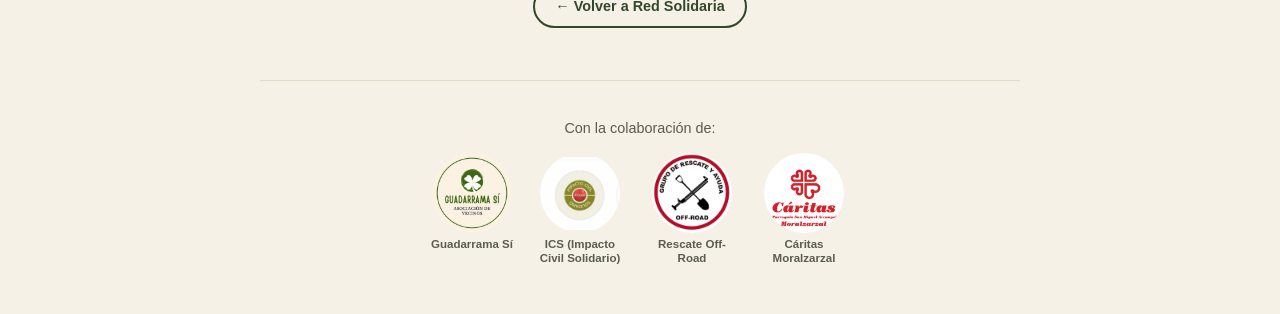
==== commit a6c08d6d: "Añade botón de WhatsApp a Blippo" ====
--- a/proyecto-agua-tiemblo.html
+++ b/proyecto-agua-tiemblo.html
@@ -53,6 +53,7 @@
     </div>
     <div class="punto">
       <h4>📍 Guadarrama — Blippo</h4>
+      <a class="whatsapp-btn-sm" href="https://wa.me/34655536534?text=Hola%2C%20quiero%20llevar%20una%20donacion%20a%20Blippo" target="_blank" rel="noopener">💬 Escribir por WhatsApp</a>
     </div>
     <div class="punto">
       <h4>📍 Guadarrama — Floristería Amaranto</h4>
